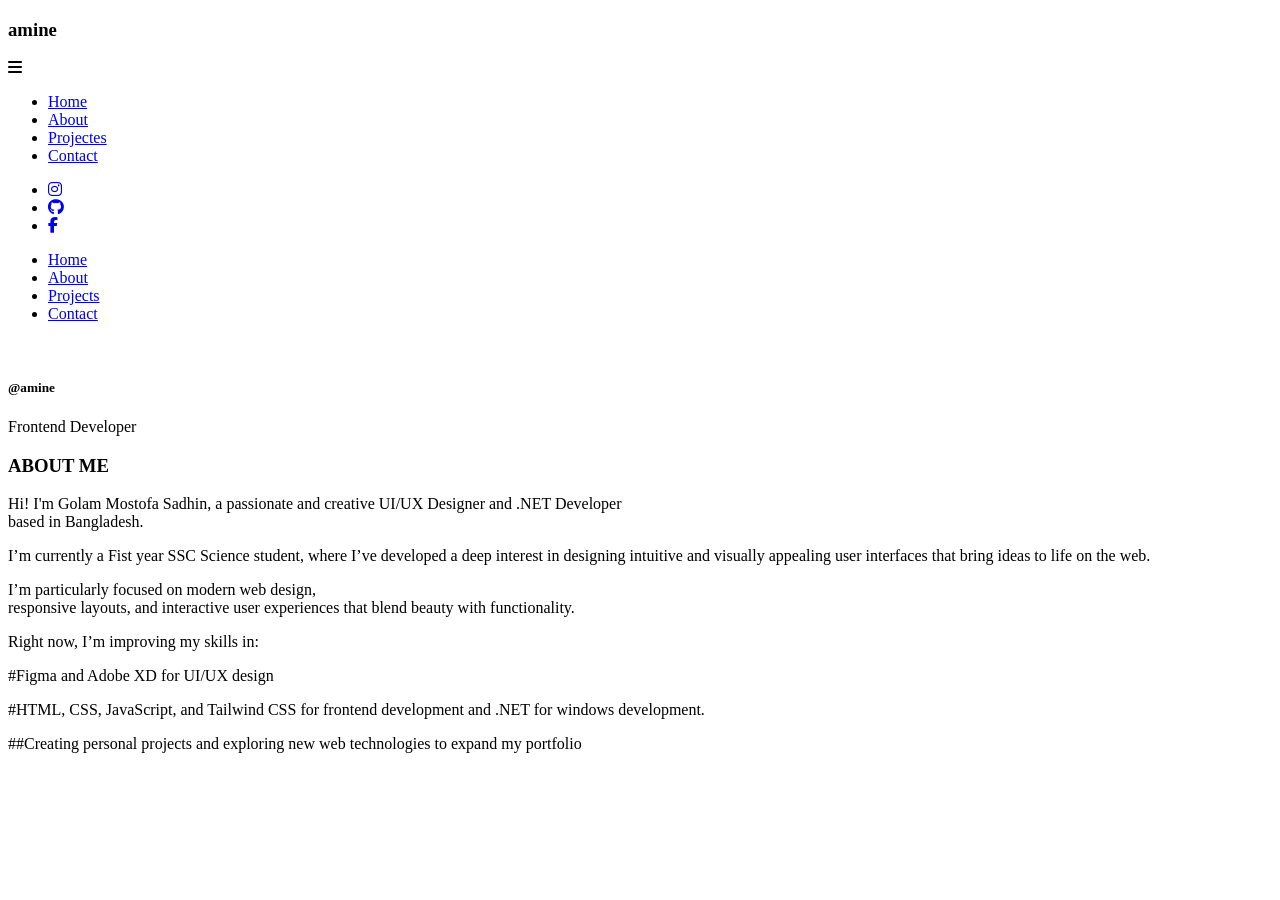
==== about.html @ 87630def "fullup" ====
<!DOCTYPE html>
<html lang="en">
<head>
    <meta charset="UTF-8">
    <meta name="viewport" content="width=device-width, initial-scale=1.0">
    <link rel="preconnect" href="https://fonts.googleapis.com">
    <link rel="preconnect" href="https://fonts.gstatic.com" crossorigin>
    <link href="https://fonts.googleapis.com/css2?family=Montserrat:ital,wght@0,100..900;1,100..900&family=Open+Sans:wght@300..800&family=Playfair+Display:wght@400..900&family=Raleway:ital,wght@0,100..900;1,100..900&family=Roboto+Mono:ital,wght@0,100..700;1,100..700&family=Roboto:ital,wght@0,100..900;1,100..900&family=Unbounded:wght@200..900&display=swap" rel="stylesheet">
    <link rel="stylesheet" href="https://cdnjs.cloudflare.com/ajax/libs/font-awesome/6.4.0/css/all.min.css">
    <link rel="stylesheet" href="style.css">
    <title>Amine</title>
</head>
<body>
    <header>
        <div class="logo">
            <h3><span>a</span>mine</h3>
        </div>
        <!-- زر القائمة للهواتف -->
<div class="menu-toggle" id="menu-toggle">
    <i class="fa-solid fa-bars"></i>
</div>

        <ul class="header-list">
            <li><a href="index.html" class="fade-link" data-link>Home</a></li>
            <li><a href="about.html" class="fade-link" data-link>About</a></li>
            <li><a href="project.html" class="fade-link" data-link>Projectes</a></li>
            <li><a href="contact.html" class="fade-link" data-link>Contact</a></li>
        </ul>
        <ul class="header-list-icon">
            <li><a href="https://instagram.com/cz.mostofa"><i class="fa-brands fa-instagram"></i></a></li>
            <li><a href="https://github.com/masatoshinn"><i class="fa-brands fa-github"></i></a></li>
            <li><a href="https://fb.com/cz.mostofax"><i class="fa-brands fa-facebook-f"></i></a></li>
        </ul>
    </header>
    <div class="slide-menu" id="slide-menu">
    <ul>
        <li><a href="index.html">Home</a></li>
        <li><a href="about.html">About</a></li>
        <li><a href="project.html">Projects</a></li>
        <li><a href="contact.html">Contact</a></li>
    </ul>
</div>


    <section class="about" id="about">
        <div class="about-info">
            <div class="img-about">
                <img src="images/img.jpg" alt="">
            </div>
            <div class="info-text">
                <h5>@amine</h5>
                <p>Frontend Developer</p>
            </div>
        </div>
        <h3>ABOUT ME</h3>
        <div class="about-info2">
            <div class="about-text">
                <p>Hi! I'm Golam Mostofa Sadhin, a passionate and creative UI/UX Designer and .NET Developer <br> based in Bangladesh.</p>
                <p>I’m currently a Fist year SSC   Science student, where I’ve developed a deep interest in designing intuitive and visually appealing user interfaces that bring ideas to life on the web.</p>
                <p>I’m particularly focused on modern web design, <br> responsive layouts, and interactive user experiences that blend beauty with functionality.</p>
                <p>Right now, I’m improving my skills in:</p>
                <p><span>#</span>Figma and Adobe XD for UI/UX design</p>
                <p><span>#</span>HTML, CSS, JavaScript, and Tailwind CSS for frontend development and .NET for windows development.</p>
                <p><span>#</span>#Creating personal projects and exploring new web technologies to expand my portfolio</p>
            </div>
            <div class="photo-container">
                <img src="images/img.jpg" alt="">
                <span class="tape tape1"></span>
                <span class="tape tape2"></span>
            </div>
        </div>
    </section>
    <script src="main.js"></script>
</body>
</html>
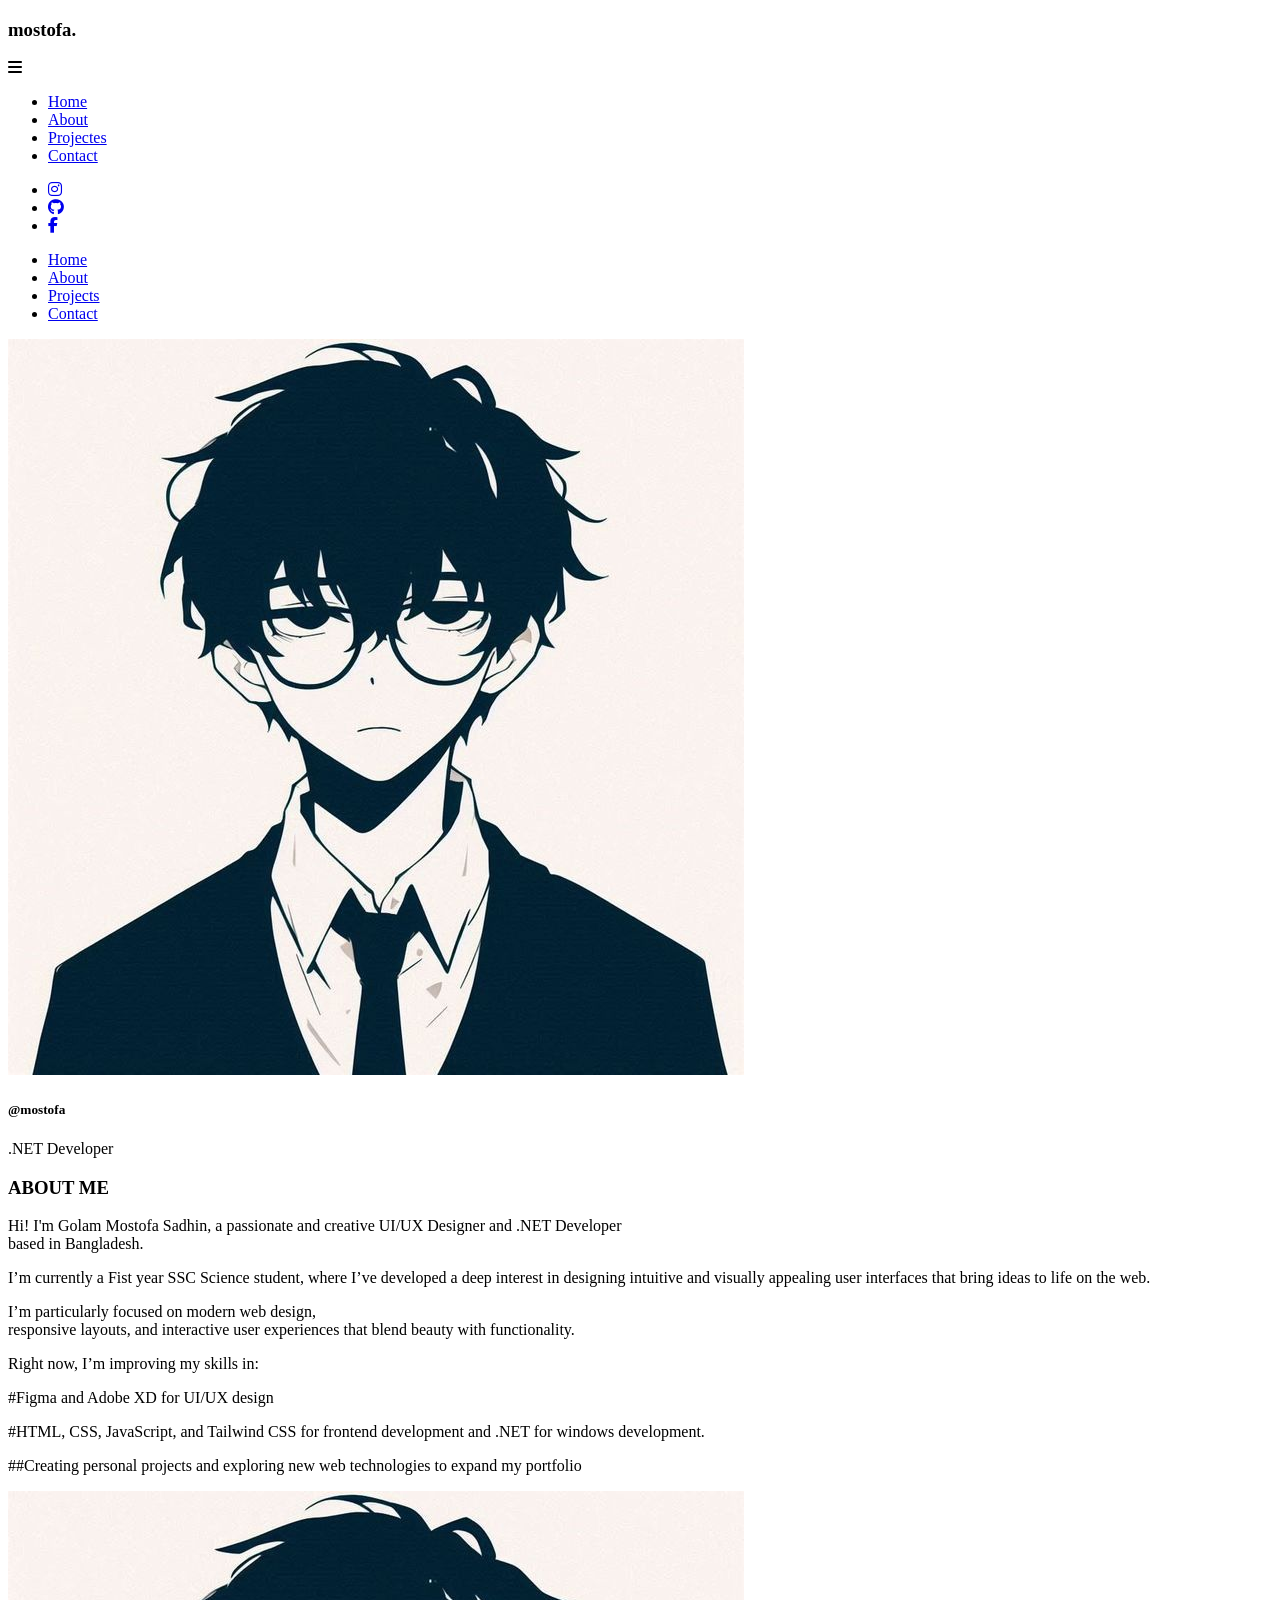
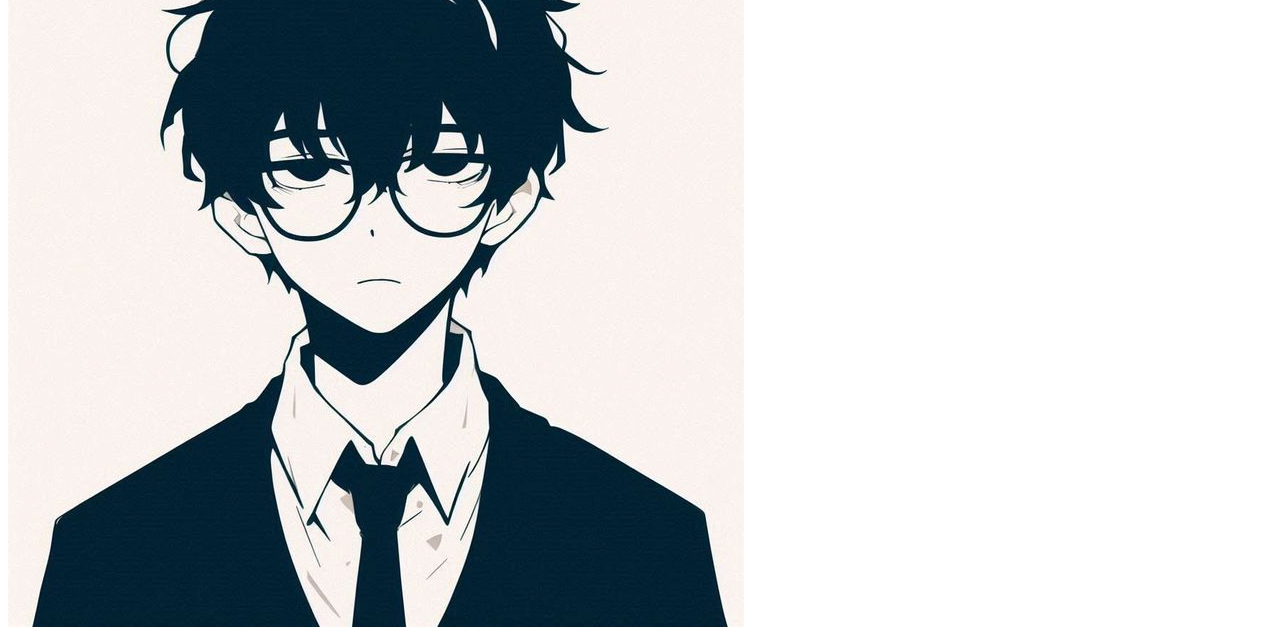
==== commit 59f787e6: "k" ====
--- a/about.html
+++ b/about.html
@@ -8,12 +8,12 @@
     <link href="https://fonts.googleapis.com/css2?family=Montserrat:ital,wght@0,100..900;1,100..900&family=Open+Sans:wght@300..800&family=Playfair+Display:wght@400..900&family=Raleway:ital,wght@0,100..900;1,100..900&family=Roboto+Mono:ital,wght@0,100..700;1,100..700&family=Roboto:ital,wght@0,100..900;1,100..900&family=Unbounded:wght@200..900&display=swap" rel="stylesheet">
     <link rel="stylesheet" href="https://cdnjs.cloudflare.com/ajax/libs/font-awesome/6.4.0/css/all.min.css">
     <link rel="stylesheet" href="style.css">
-    <title>Amine</title>
+    <title>mostofa.</title>
 </head>
 <body>
     <header>
         <div class="logo">
-            <h3><span>a</span>mine</h3>
+            <h3><span>m</span>ostofa.</h3>
         </div>
         <!-- زر القائمة للهواتف -->
 <div class="menu-toggle" id="menu-toggle">
@@ -48,8 +48,8 @@
                 <img src="images/img.jpg" alt="">
             </div>
             <div class="info-text">
-                <h5>@amine</h5>
-                <p>Frontend Developer</p>
+                <h5>@mostofa</h5>
+                <p>.NET Developer</p>
             </div>
         </div>
         <h3>ABOUT ME</h3>
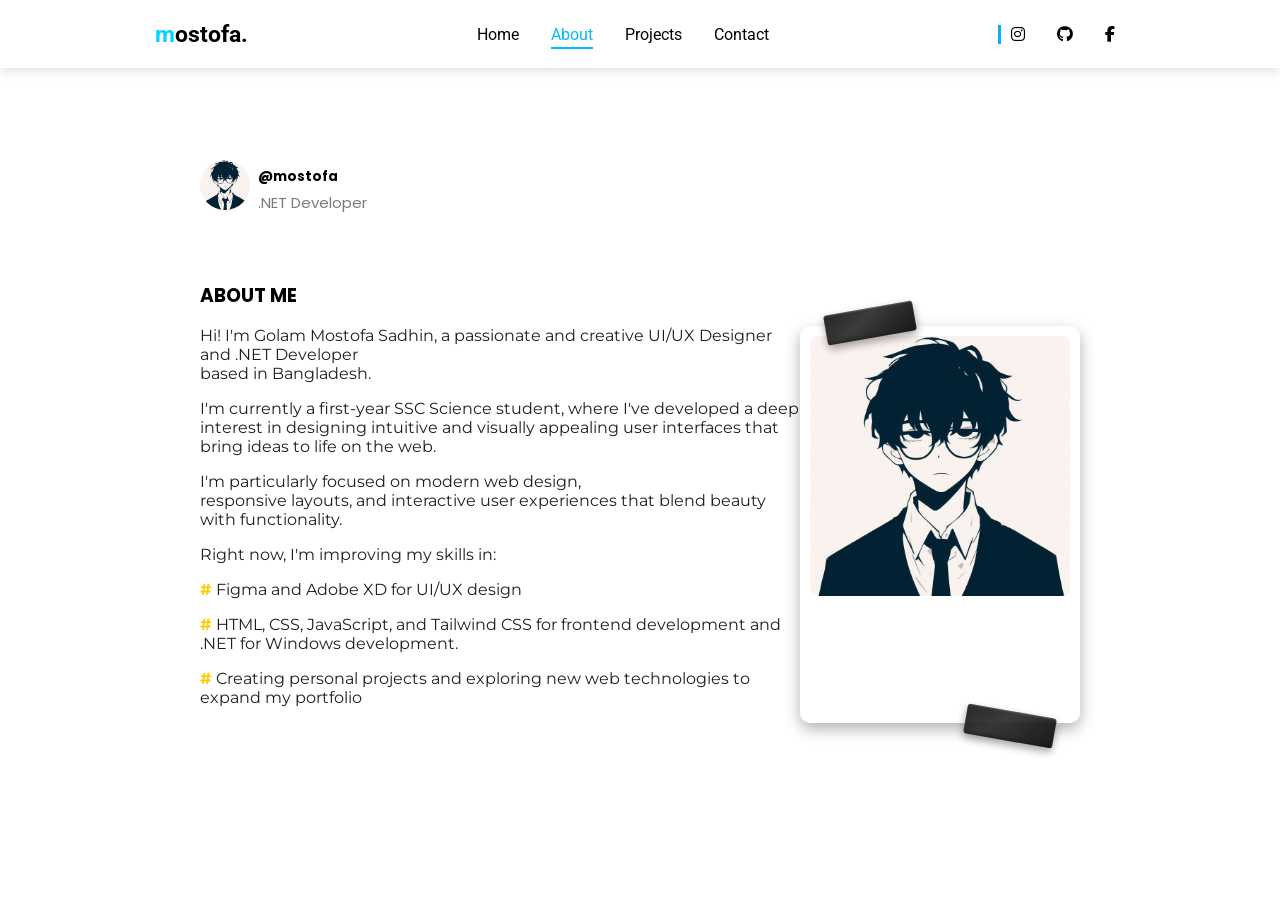
==== commit a3b83b36: "conatct" ====
--- a/about.html
+++ b/about.html
@@ -3,49 +3,55 @@
 <head>
     <meta charset="UTF-8">
     <meta name="viewport" content="width=device-width, initial-scale=1.0">
+    <title>About — Mostofa</title>
+    <meta name="description" content="About Golam Mostofa Sadhin — UI/UX designer and .NET developer from Bangladesh.">
+    <meta property="og:type" content="website">
+    <meta property="og:title" content="About — Mostofa">
+    <meta property="og:description" content="About Golam Mostofa Sadhin — UI/UX designer and .NET developer from Bangladesh.">
+    <meta property="og:image" content="images/img.jpg">
+    <link rel="icon" type="image/png" href="images/faveicon.png">
     <link rel="preconnect" href="https://fonts.googleapis.com">
     <link rel="preconnect" href="https://fonts.gstatic.com" crossorigin>
-    <link href="https://fonts.googleapis.com/css2?family=Montserrat:ital,wght@0,100..900;1,100..900&family=Open+Sans:wght@300..800&family=Playfair+Display:wght@400..900&family=Raleway:ital,wght@0,100..900;1,100..900&family=Roboto+Mono:ital,wght@0,100..700;1,100..700&family=Roboto:ital,wght@0,100..900;1,100..900&family=Unbounded:wght@200..900&display=swap" rel="stylesheet">
+    <link href="https://fonts.googleapis.com/css2?family=Montserrat:wght@300..800&family=Poppins:wght@300;400;500;600;700&family=Roboto:wght@300..700&display=swap" rel="stylesheet">
     <link rel="stylesheet" href="https://cdnjs.cloudflare.com/ajax/libs/font-awesome/6.4.0/css/all.min.css">
     <link rel="stylesheet" href="style.css">
-    <title>mostofa.</title>
 </head>
 <body>
     <header>
         <div class="logo">
             <h3><span>m</span>ostofa.</h3>
         </div>
-        <!-- زر القائمة للهواتف -->
-<div class="menu-toggle" id="menu-toggle">
-    <i class="fa-solid fa-bars"></i>
-</div>
+        <div class="menu-toggle" id="menu-toggle" role="button" tabindex="0" aria-label="Open menu" aria-expanded="false">
+            <i class="fa-solid fa-bars"></i>
+        </div>
 
         <ul class="header-list">
             <li><a href="index.html" class="fade-link" data-link>Home</a></li>
             <li><a href="about.html" class="fade-link" data-link>About</a></li>
-            <li><a href="project.html" class="fade-link" data-link>Projectes</a></li>
+            <li><a href="project.html" class="fade-link" data-link>Projects</a></li>
             <li><a href="contact.html" class="fade-link" data-link>Contact</a></li>
         </ul>
         <ul class="header-list-icon">
-            <li><a href="https://instagram.com/cz.mostofa"><i class="fa-brands fa-instagram"></i></a></li>
-            <li><a href="https://github.com/masatoshinn"><i class="fa-brands fa-github"></i></a></li>
-            <li><a href="https://fb.com/cz.mostofax"><i class="fa-brands fa-facebook-f"></i></a></li>
+            <li><a href="https://instagram.com/cz.mostofa" aria-label="Instagram"><i class="fa-brands fa-instagram"></i></a></li>
+            <li><a href="https://github.com/masatoshinn" aria-label="GitHub"><i class="fa-brands fa-github"></i></a></li>
+            <li><a href="https://fb.com/cz.mostofax" aria-label="Facebook"><i class="fa-brands fa-facebook-f"></i></a></li>
         </ul>
     </header>
     <div class="slide-menu" id="slide-menu">
-    <ul>
-        <li><a href="index.html">Home</a></li>
-        <li><a href="about.html">About</a></li>
-        <li><a href="project.html">Projects</a></li>
-        <li><a href="contact.html">Contact</a></li>
-    </ul>
-</div>
-
+        <button class="menu-close" id="menu-close" aria-label="Close menu"><i class="fa-solid fa-xmark"></i></button>
+        <ul>
+            <li><a href="index.html">Home</a></li>
+            <li><a href="about.html">About</a></li>
+            <li><a href="project.html">Projects</a></li>
+            <li><a href="contact.html">Contact</a></li>
+        </ul>
+    </div>
+    <div class="menu-overlay" id="menu-overlay"></div>
 
     <section class="about" id="about">
         <div class="about-info">
             <div class="img-about">
-                <img src="images/img.jpg" alt="">
+                <img src="images/img.jpg" alt="Golam Mostofa Sadhin">
             </div>
             <div class="info-text">
                 <h5>@mostofa</h5>
@@ -56,15 +62,15 @@
         <div class="about-info2">
             <div class="about-text">
                 <p>Hi! I'm Golam Mostofa Sadhin, a passionate and creative UI/UX Designer and .NET Developer <br> based in Bangladesh.</p>
-                <p>I’m currently a Fist year SSC   Science student, where I’ve developed a deep interest in designing intuitive and visually appealing user interfaces that bring ideas to life on the web.</p>
-                <p>I’m particularly focused on modern web design, <br> responsive layouts, and interactive user experiences that blend beauty with functionality.</p>
-                <p>Right now, I’m improving my skills in:</p>
+                <p>I'm currently a first-year SSC Science student, where I've developed a deep interest in designing intuitive and visually appealing user interfaces that bring ideas to life on the web.</p>
+                <p>I'm particularly focused on modern web design, <br> responsive layouts, and interactive user experiences that blend beauty with functionality.</p>
+                <p>Right now, I'm improving my skills in:</p>
                 <p><span>#</span>Figma and Adobe XD for UI/UX design</p>
-                <p><span>#</span>HTML, CSS, JavaScript, and Tailwind CSS for frontend development and .NET for windows development.</p>
-                <p><span>#</span>#Creating personal projects and exploring new web technologies to expand my portfolio</p>
+                <p><span>#</span>HTML, CSS, JavaScript, and Tailwind CSS for frontend development and .NET for Windows development.</p>
+                <p><span>#</span>Creating personal projects and exploring new web technologies to expand my portfolio</p>
             </div>
             <div class="photo-container">
-                <img src="images/img.jpg" alt="">
+                <img src="images/img.jpg" alt="Golam Mostofa Sadhin portrait">
                 <span class="tape tape1"></span>
                 <span class="tape tape2"></span>
             </div>
@@ -72,4 +78,4 @@
     </section>
     <script src="main.js"></script>
 </body>
-</html>+</html>
--- a/style.css
+++ b/style.css
@@ -0,0 +1,775 @@
+* {
+    margin: 0;
+    padding: 0;
+    box-sizing: border-box;
+}
+
+header {
+    position: fixed;
+    top: 0;
+    left: 0;
+    width: 100%;
+    display: flex;
+    align-items: center;
+    justify-content: space-around;
+    padding: 20px 40px;
+    font-family: "Roboto", sans-serif;
+    background: #fff;
+    box-shadow: 0 4px 10px rgba(0,0,0,0.1);
+    z-index: 1000;
+}
+
+.logo {
+    font-size: 20px;
+    font-weight: bold;
+}
+
+.logo span {
+    color: rgb(0, 213, 255);
+}
+
+.header-list,
+.header-list-icon {
+    display: flex;
+    gap: 2rem;
+    align-items: center;
+}
+
+.header-list li,
+.header-list-icon li {
+    list-style: none;
+}
+
+.header-list a,
+.header-list-icon a {
+    text-decoration: none;
+    color: black;
+    position: relative;
+    transition: color 0.3s ease;
+}
+
+.header-list-icon {
+    border-left: 3px solid rgb(0, 179, 255);
+    padding: 0 10px;
+}
+
+.header-list a:hover,
+.header-list a.active {
+    color: #00bbff;
+}
+
+.header-list a::after {
+    content: '';
+    position: absolute;
+    bottom: -5px;
+    left: 0;
+    width: 0;
+    height: 2px;
+    background: #00bbff;
+    transition: width 0.3s ease;
+}
+
+.header-list a:hover::after,
+.header-list a.active::after {
+    width: 100%;
+}
+
+.home {
+    padding: 2rem 5rem 0 18rem;   
+    width: 100%;
+    height: 100vh;
+    height: 100svh;
+    display: grid;
+    grid-template-columns: repeat(2, 1fr);
+    align-items: center;
+    gap: 1rem;
+    font-family: "Poppins", sans-serif;
+}
+
+.home-text h2 {
+    font-size: 3rem;
+    margin-bottom: 1rem;
+}
+
+.home-text h3 {
+    position: relative;
+    padding-left: 6rem;
+    font-weight: 500;
+    margin-bottom: 1rem;
+}
+
+.home-text h3::before {
+    content: "";
+    position: absolute;
+    width: 80px;
+    height: 2px;
+    background-color: #1e1e24;
+    left: 0;
+    top: 1rem;
+}
+
+.home-text p {
+    margin-bottom: 2rem;
+}
+
+/* ===== BUTTON ===== */
+.home-btn a {
+    text-decoration: none;
+}
+
+.btn {
+    display: inline-block;
+    width: fit-content;
+    padding: 1rem;
+    border-radius: 0.5rem;
+    cursor: pointer;
+    color: #f7f7f2;
+    border: 1px solid #1e1e24;
+    font-weight: 500;
+    font-size: 12px;
+    text-align: center;
+    background: #1e1e24;
+    transition: all 0.5s;
+}
+
+.btn:hover {
+    background: #f7f7f2;
+    color: #1e1e24;
+    transform: translateY(5px);
+}
+
+.socials-icon {
+    position: absolute;
+    top: 40%;
+    padding: 0 8rem;
+}
+
+.socials-icon a {
+    text-decoration: none;
+}
+
+.socials-icon i {
+    display: block;
+    margin: 25px 0;
+    color: #1e1e24;
+    font-size: 1.5rem;
+    transition: all 0.6s;
+}
+
+.socials-icon i:hover {
+    transform: rotate3d(0,0,1,90deg);
+}
+
+.scroll-btn {
+    position: absolute;
+    bottom: 7%;
+    left: 9%;
+    color: #1e1e24;
+    font-weight: 600;
+    display: flex;
+    align-items: center;
+    text-decoration: none;
+}
+
+.home-img img {
+    width: 100%;
+    height: auto;
+}
+
+/* ===== ABOUT PAGE ===== */
+.about {
+    margin: 160px 200px;
+    font-family: "Poppins", sans-serif;
+}
+
+.about-info {
+    display: flex;
+    gap: 0.5rem;
+    margin-bottom: 4rem;
+}
+
+.img-about img {
+    width: 50px;
+    border-radius: 50%;
+}
+
+.info-text {
+    position: relative;
+    bottom: -7px;
+}
+
+.info-text p {
+    color: #1e1e2495;
+    font-size: 15px;
+}
+
+.info-text h5 {
+    margin-bottom: 4px;
+}
+
+.about h3 {
+    margin-bottom: 1rem;
+}
+
+.about-text p {
+    margin-bottom: 1rem;
+    font-family: "Montserrat", sans-serif;
+    color: #1e1e24;
+}
+
+.about-text span {
+    color: #ffcc00;
+    font-weight: bold;
+    margin-right: 4px;
+}
+
+.about-info2 {
+    display: flex;
+}
+
+.photo-container {
+    position: relative;
+    display: inline-block;
+    padding: 10px;
+    background: #fff;
+    border-radius: 10px;
+    box-shadow: 0 6px 15px rgba(0,0,0,0.3);
+}
+
+.photo-container img {
+    width: 260px;
+    border-radius: 8px;
+    display: block;
+}
+
+.tape {
+    position: absolute;
+    width: 90px;
+    height: 30px;
+    background: linear-gradient(145deg, #111 0%, #222 40%, #000 100%);
+    box-shadow: inset 0 1px 2px rgba(255,255,255,0.2),
+                inset 0 -2px 4px rgba(0,0,0,0.6),
+                0 4px 8px rgba(0,0,0,0.4);
+    border-radius: 3px;
+    opacity: 0.9;
+    transform-origin: center;
+    z-index: 2;
+}
+
+.tape::before {
+    content: "";
+    position: absolute;
+    inset: 0;
+    background: linear-gradient(
+        to right,
+        rgba(255,255,255,0.05),
+        rgba(255,255,255,0.15),
+        rgba(255,255,255,0.05)
+    );
+    mix-blend-mode: overlay;
+    pointer-events: none;
+}
+
+.tape1 {
+    top: -18px;
+    left: 25px;
+    transform: rotate(-10deg);
+}
+
+.tape2 {
+    bottom: -18px;
+    right: 25px;
+    transform: rotate(10deg);
+}
+
+/* ===== PROJECTS ===== */
+.project {
+    margin: 160px 200px;
+    font-family: "Poppins", sans-serif;
+}
+
+.title-project {
+    text-align: center;
+    margin-bottom: 2rem;
+}
+
+.title-project h4 {
+    margin-bottom: 0.5rem;
+}
+
+.title-project p {
+    color: #1e1e24;
+}
+
+.tools {
+    display: flex;
+    justify-content: center;
+    padding: 30px;
+    border-radius: 15px;
+    margin-bottom: 2rem;
+}
+
+.list-tools {
+    display: flex;
+    flex-wrap: wrap;
+    gap: 20px;
+    list-style: none;
+    max-width: 800px;
+    justify-content: center;
+}
+
+.list-tools li {
+    flex: 0 0 140px; 
+}
+
+.list-tools a {
+    display: flex;
+    align-items: center;
+    gap: 8px;
+    justify-content: center;
+    text-decoration: none;
+    color: #fff;
+    background: #222;
+    padding: 15px 20px;
+    border-radius: 12px;
+    font-weight: bold;
+    transition: all 0.3s ease;
+    box-shadow: 0 4px 6px rgba(0,0,0,0.3);
+}
+
+.list-tools a:hover {
+    background: linear-gradient(135deg, #fff, #ccc);
+    color: #000;
+    transform: translateY(-5px) scale(1.05);
+    box-shadow: 0 10px 15px rgba(0,0,0,0.5);
+}
+
+.projects-container {
+    display: grid;
+    grid-template-columns: repeat(3, 1fr);
+    gap: 25px;
+    padding: 30px;
+}
+
+.project-card {
+    background: linear-gradient(135deg, #f5f5f5, #ddd);
+    color: #111;
+    border-radius: 12px;
+    overflow: hidden;
+    text-align: center;
+    transition: all 0.4s ease;
+    cursor: pointer;
+    box-shadow: 0 5px 15px rgba(0,0,0,0.2);
+}
+
+.project-card img {
+    width: 100%;
+    height: 180px;
+    object-fit: cover;
+    transition: transform 0.4s ease;
+}
+
+.project-card h3 {
+    margin: 15px 0 5px;
+    font-size: 1.2rem;
+    color: #1e90ff;
+    transition: color 0.3s ease;
+}
+
+.project-card:hover h3 {
+    color: #0d6efd; 
+}
+
+.project-card p {
+    font-size: 0.9rem;
+    margin: 0 10px 15px;
+}
+
+.tech-buttons a {
+    display: inline-block;
+    margin: 5px 5px;
+    padding: 5px 10px;
+    background: #fff;
+    color: #111;
+    border-radius: 6px;
+    text-decoration: none;
+    font-size: 0.8rem;
+    transition: all 0.3s ease;
+}
+
+.tech-buttons a:hover {
+    background: linear-gradient(135deg, #fff, #ccc);
+    color: #000;
+    transform: translateY(-3px) scale(1.05);
+    box-shadow: 0 8px 12px rgba(0,0,0,0.3);
+}
+
+.project-card:hover {
+    transform: translateY(-5px) scale(1.05);
+    box-shadow: 0 12px 25px rgba(0,0,0,0.35);
+    background: linear-gradient(135deg, #fff, #ccc);
+}
+
+.contact {
+    margin: 160px 200px;
+}
+
+.contact h3 {
+    text-align: center;
+    margin-bottom: 2rem;
+    font-size: 25px ;
+}
+
+.container {
+    max-width: 1200px;
+    margin: 0 auto;
+    padding: 50px 20px;
+}
+
+.contact-content {
+    display: flex;
+    gap: 50px;
+    flex-wrap: wrap;
+}
+
+.contact-info {
+    flex: 1;
+    min-width: 300px;
+    max-width: 400px; 
+    display: flex;
+    flex-direction: column;
+    justify-content: center; 
+    align-items: flex-start; 
+    gap: 25px;
+}
+
+.contact-item {
+    display: flex;
+    align-items: center;
+    gap: 15px;
+    font-size: 1.1rem;
+    color: #111;
+    transition: all 0.3s ease;
+}
+
+.contact-item i {
+    font-size: 1.5rem;
+    color: #1e1e24;
+    transition: transform 0.3s ease, color 0.3s ease;
+}
+
+.contact-item:hover i {
+    transform: translateY(-3px);
+    color: #4a4546; 
+}
+
+.social-links-contact {
+    display: flex;
+    gap: 15px;
+    margin-top: 10px;
+}
+
+.social-links-contact a {
+    font-size: 1.5rem;
+    color: #1e1e24;
+    transition: all 0.3s ease;
+}
+
+.social-links-contact a:hover {
+    transform: translateY(-3px) scale(1.1);
+    color: #505050;
+}
+
+.contact-form {
+    flex: 1;
+    min-width: 350px;
+    background: linear-gradient(135deg, #f5f5f5, #ddd);
+    padding: 40px;
+    border-radius: 15px;
+    box-shadow: 0 10px 25px rgba(0,0,0,0.2);
+    transition: all 0.4s ease;
+}
+
+.contact-form .form-group {
+    margin-bottom: 20px;
+}
+
+.contact-form input,
+.contact-form textarea {
+    width: 100%;
+    padding: 12px 15px;
+    border: none;
+    border-radius: 10px;
+    background: #fff;
+    box-shadow: inset 0 2px 5px rgba(0,0,0,0.1);
+    font-size: 1rem;
+    transition: all 0.3s ease;
+}
+
+.contact-form input:focus,
+.contact-form textarea:focus {
+    outline: none;
+    box-shadow: 0 0 8px #1e90ff;
+}
+
+.contact-form button.btn {
+    width: 100%;
+    padding: 12px;
+    border: none;
+    border-radius: 10px;
+    background: linear-gradient(135deg, #1e90ff, #00bfff);
+    color: #fff;
+    font-size: 1rem;
+    cursor: pointer;
+    transition: all 0.3s ease;
+    box-shadow: 0 5px 15px rgba(0,0,0,0.2);
+}
+
+.contact-form button.btn:hover {
+    transform: translateY(-5px) scale(1.05);
+    box-shadow: 0 10px 25px rgba(0,0,0,0.35);
+    background: linear-gradient(135deg, #ff1744, #ff5252);
+}
+
+.fade-in-element {
+    opacity: 0;
+    transform: translateY(20px);
+    transition: opacity 0.8s ease, transform 0.8s ease;
+}
+
+.fade-in-element.visible {
+    opacity: 1;
+    transform: translateY(0);
+}
+
+.page-fade-out {
+    opacity: 0;
+    transition: opacity 0.6s ease;
+}
+
+
+
+.menu-toggle {
+    display: none;
+    font-size: 1.8rem;
+    cursor: pointer;
+    color: #111;
+}
+
+/* Slide-in menu */
+.slide-menu {
+    position: fixed;
+    top: 0;
+    right: -260px;
+    width: 260px;
+    height: 100%;
+    background-color: #111;
+    color: #fff;
+    transition: 0.3s ease;
+    z-index: 2000;
+    padding-top: 60px;
+}
+
+.slide-menu ul {
+    list-style: none;
+    padding: 0;
+}
+
+.slide-menu ul li {
+    margin: 20px 0;
+    text-align: center;
+}
+
+.slide-menu ul li a {
+    color: #fff;
+    text-decoration: none;
+    font-size: 1.2rem;
+    transition: color 0.3s ease;
+}
+
+.slide-menu ul li a:hover {
+    color: #00bfff;
+}
+
+.slide-menu.active {
+    right: 0; 
+}
+
+.menu-close {
+    position: absolute;
+    top: 14px;
+    right: 16px;
+    background: none;
+    border: none;
+    color: #fff;
+    font-size: 1.6rem;
+    cursor: pointer;
+    padding: 4px 8px;
+}
+
+.menu-close:hover {
+    color: #00bfff;
+}
+
+.menu-overlay {
+    position: fixed;
+    inset: 0;
+    background: rgba(0, 0, 0, 0.5);
+    opacity: 0;
+    pointer-events: none;
+    transition: opacity 0.3s ease;
+    z-index: 1500;
+}
+
+.menu-overlay.active {
+    opacity: 1;
+    pointer-events: auto;
+}
+
+@media screen and (max-width: 768px) {
+    .header-list,
+    .header-list-icon {
+        display: none; 
+    }
+    .menu-toggle {
+        display: block;
+    }
+}
+
+
+
+@media (max-width: 1024px) {
+    .projects-container {
+        grid-template-columns: repeat(2, 1fr);
+        padding: 20px;
+    }
+
+    .home {
+        padding: 2rem 3rem 0 3rem;
+    }
+
+    .about, .project, .contact {
+        margin: 120px 50px;
+    }
+}
+
+/* ===== Tablets / iPad Portrait ===== */
+@media (max-width: 900px) {
+    .home {
+        grid-template-columns: 1fr;
+        padding: 2rem 1.5rem;
+        text-align: center;
+    }
+
+    .home-img img {
+        width: 80%;
+        margin: 0 auto;
+    }
+
+    .socials-icon{
+        display: none;
+    }
+
+    .about-info2, .contact-content {
+        flex-direction: column;
+        align-items: center;
+        gap: 2rem;
+    }
+
+    .about, .project, .contact {
+        margin: 100px 30px;
+    }
+}
+
+/* ===== Small Tablets / Large Phones ===== */
+@media (max-width: 768px) {
+    .projects-container {
+        grid-template-columns: 1fr;
+        padding: 15px;
+    }
+
+    .home {
+        padding: 1.5rem 1rem;
+    }
+
+    .socials-icon{
+        display: none;
+    }
+
+    .home-text h2 {
+        font-size: 2.2rem;
+    }
+
+    .home-text h3 {
+        font-size: 1.2rem;
+        padding-left: 3rem;
+    }
+
+    .about, .project, .contact {
+        margin: 80px 20px;
+    }
+
+    .photo-container img {
+        width: 200px;
+    }
+
+    .contact-form {
+        padding: 30px;
+    }
+}
+
+/* ===== Phones ===== */
+@media (max-width: 480px) {
+    header {
+        padding: 15px 10px;
+        flex-direction: column;
+        gap: 10px;
+    }
+
+    .logo {
+        font-size: 18px;
+    }
+
+    .home-text h2 {
+        font-size: 1.8rem;
+    }
+
+    .home-text h3 {
+        font-size: 1rem;
+        padding-left: 1.5rem;
+    }
+
+    .home {
+        padding: 1rem 1rem 0 1rem;
+        margin: 90px 15px;
+    }
+
+    .socials-icon{
+        display: none;
+    }
+
+    .home-img img {
+        width: 100%;
+    }
+
+    .projects-container {
+        gap: 15px;
+    }
+
+    .photo-container img {
+        width: 150px;
+    }
+
+    .about, .project, .contact {
+        margin: 160px 15px;
+    }
+
+    .contact-form {
+        padding: 20px;
+    }
+
+    .scroll-btn {
+        left: 5%;
+        bottom: 5%;
+    }
+}
